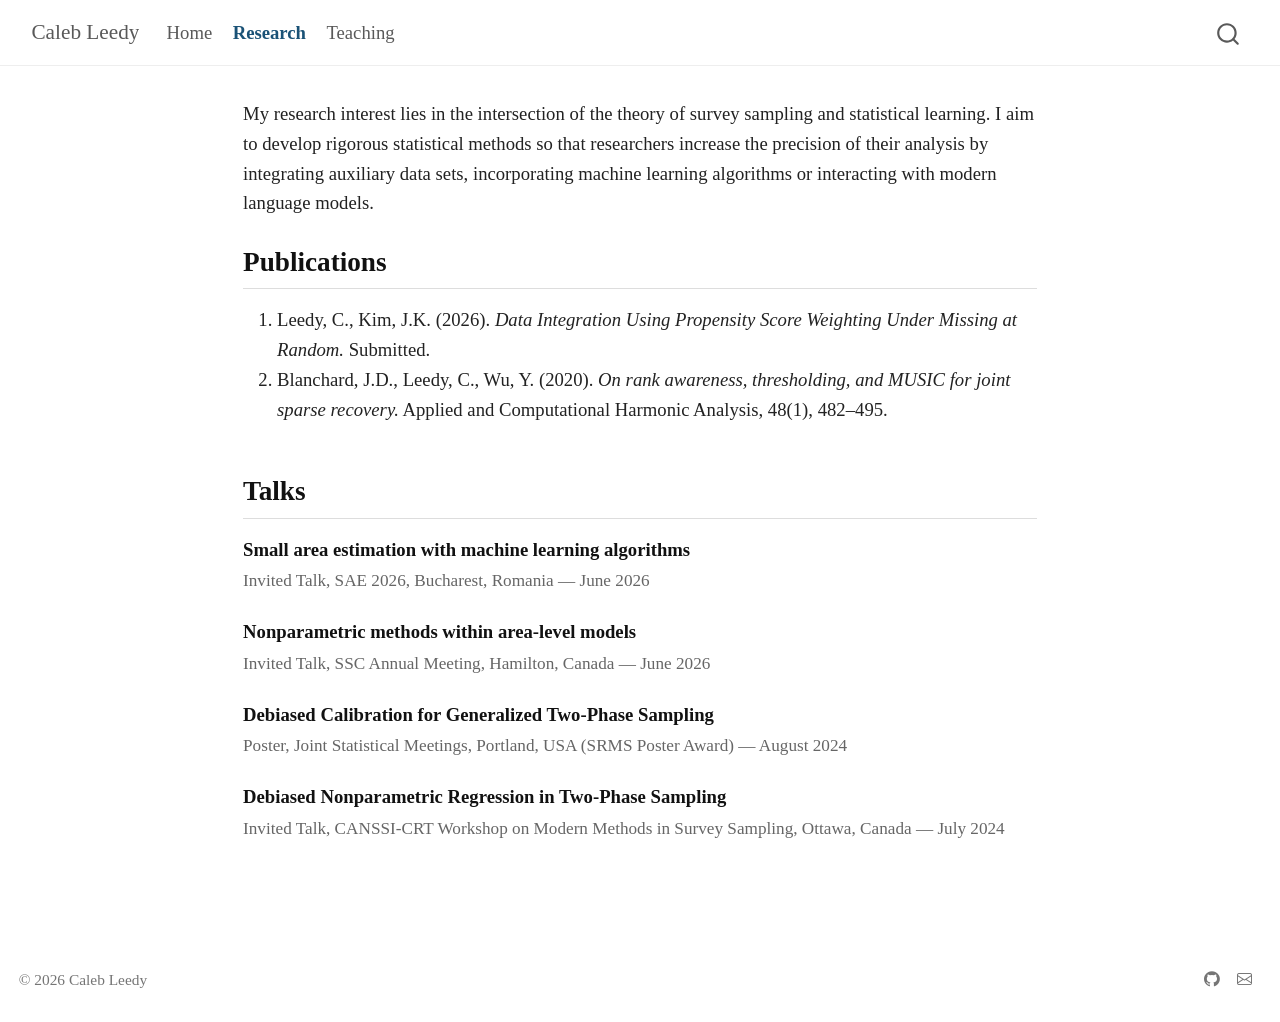
==== research.html @ 2dc30df8 "Built site for gh-pages" ====
<!DOCTYPE html>
<html xmlns="http://www.w3.org/1999/xhtml" lang="en" xml:lang="en"><head>

<meta charset="utf-8">
<meta name="generator" content="quarto-1.7.31">

<meta name="viewport" content="width=device-width, initial-scale=1.0, user-scalable=yes">


<title>Research – Caleb Leedy</title>
<style>
code{white-space: pre-wrap;}
span.smallcaps{font-variant: small-caps;}
div.columns{display: flex; gap: min(4vw, 1.5em);}
div.column{flex: auto; overflow-x: auto;}
div.hanging-indent{margin-left: 1.5em; text-indent: -1.5em;}
ul.task-list{list-style: none;}
ul.task-list li input[type="checkbox"] {
  width: 0.8em;
  margin: 0 0.8em 0.2em -1em; /* quarto-specific, see https://github.com/quarto-dev/quarto-cli/issues/4556 */ 
  vertical-align: middle;
}
</style>


<script src="site_libs/quarto-nav/quarto-nav.js"></script>
<script src="site_libs/quarto-nav/headroom.min.js"></script>
<script src="site_libs/clipboard/clipboard.min.js"></script>
<script src="site_libs/quarto-search/autocomplete.umd.js"></script>
<script src="site_libs/quarto-search/fuse.min.js"></script>
<script src="site_libs/quarto-search/quarto-search.js"></script>
<meta name="quarto:offset" content="./">
<script src="site_libs/quarto-html/quarto.js" type="module"></script>
<script src="site_libs/quarto-html/tabsets/tabsets.js" type="module"></script>
<script src="site_libs/quarto-html/popper.min.js"></script>
<script src="site_libs/quarto-html/tippy.umd.min.js"></script>
<script src="site_libs/quarto-html/anchor.min.js"></script>
<link href="site_libs/quarto-html/tippy.css" rel="stylesheet">
<link href="site_libs/quarto-html/quarto-syntax-highlighting-e1a5c8363afafaef2c763b6775fbf3ca.css" rel="stylesheet" id="quarto-text-highlighting-styles">
<script src="site_libs/bootstrap/bootstrap.min.js"></script>
<link href="site_libs/bootstrap/bootstrap-icons.css" rel="stylesheet">
<link href="site_libs/bootstrap/bootstrap-90f1e079953dd3ad1289389beb99652a.min.css" rel="stylesheet" append-hash="true" id="quarto-bootstrap" data-mode="light">
<script id="quarto-search-options" type="application/json">{
  "location": "navbar",
  "copy-button": false,
  "collapse-after": 3,
  "panel-placement": "end",
  "type": "overlay",
  "limit": 50,
  "keyboard-shortcut": [
    "f",
    "/",
    "s"
  ],
  "show-item-context": false,
  "language": {
    "search-no-results-text": "No results",
    "search-matching-documents-text": "matching documents",
    "search-copy-link-title": "Copy link to search",
    "search-hide-matches-text": "Hide additional matches",
    "search-more-match-text": "more match in this document",
    "search-more-matches-text": "more matches in this document",
    "search-clear-button-title": "Clear",
    "search-text-placeholder": "",
    "search-detached-cancel-button-title": "Cancel",
    "search-submit-button-title": "Submit",
    "search-label": "Search"
  }
}</script>


</head>

<body class="nav-fixed fullcontent quarto-light">

<div id="quarto-search-results"></div>
  <header id="quarto-header" class="headroom fixed-top">
    <nav class="navbar navbar-expand-lg " data-bs-theme="dark">
      <div class="navbar-container container-fluid">
      <div class="navbar-brand-container mx-auto">
    <a class="navbar-brand" href="./index.html">
    <span class="navbar-title">Caleb Leedy</span>
    </a>
  </div>
            <div id="quarto-search" class="" title="Search"></div>
          <button class="navbar-toggler" type="button" data-bs-toggle="collapse" data-bs-target="#navbarCollapse" aria-controls="navbarCollapse" role="menu" aria-expanded="false" aria-label="Toggle navigation" onclick="if (window.quartoToggleHeadroom) { window.quartoToggleHeadroom(); }">
  <span class="navbar-toggler-icon"></span>
</button>
          <div class="collapse navbar-collapse" id="navbarCollapse">
            <ul class="navbar-nav navbar-nav-scroll me-auto">
  <li class="nav-item">
    <a class="nav-link" href="./index.html"> 
<span class="menu-text">Home</span></a>
  </li>  
  <li class="nav-item">
    <a class="nav-link active" href="./research.html" aria-current="page"> 
<span class="menu-text">Research</span></a>
  </li>  
  <li class="nav-item">
    <a class="nav-link" href="./teaching.html"> 
<span class="menu-text">Teaching</span></a>
  </li>  
</ul>
          </div> <!-- /navcollapse -->
            <div class="quarto-navbar-tools">
</div>
      </div> <!-- /container-fluid -->
    </nav>
</header>
<!-- content -->
<div id="quarto-content" class="quarto-container page-columns page-rows-contents page-layout-article page-navbar">
<!-- sidebar -->
<!-- margin-sidebar -->
    
<!-- main -->
<main class="content" id="quarto-document-content">

<header id="title-block-header" class="quarto-title-block default">
<div class="quarto-title">
<h1 class="title">Research</h1>
</div>



<div class="quarto-title-meta">

    
  
    
  </div>
  


</header>


<p>My research interest lies in the intersection of the theory of survey sampling and statistical learning. I aim to develop rigorous statistical methods so that researchers increase the precision of their analysis by integrating auxiliary data sets, incorporating machine learning algorithms or interacting with modern language models.</p>
<section id="publications" class="level2">
<h2 class="anchored" data-anchor-id="publications">Publications</h2>
<ol type="1">
<li>Leedy, C., Kim, J.K. (2026). <em>Data Integration Using Propensity Score Weighting Under Missing at Random.</em> Submitted.</li>
<li>Blanchard, J.D., Leedy, C., Wu, Y. (2020). <em>On rank awareness, thresholding, and MUSIC for joint sparse recovery.</em> Applied and Computational Harmonic Analysis, 48(1), 482–495.</li>
</ol>
</section>
<section id="talks" class="level2">
<h2 class="anchored" data-anchor-id="talks">Talks</h2>
<ul class="cv-list">
<li>
<span class="cv-entry-title">Small area estimation with machine learning algorithms</span><span class="cv-entry-meta">Invited Talk, SAE 2026, Bucharest, Romania — June 2026</span>
</li>
<li>
<span class="cv-entry-title">Nonparametric methods within area-level models</span><span class="cv-entry-meta">Invited Talk, SSC Annual Meeting, Hamilton, Canada — June 2026</span>
</li>
<li>
<span class="cv-entry-title">Debiased Calibration for Generalized Two-Phase Sampling</span><span class="cv-entry-meta">Poster, Joint Statistical Meetings, Portland, USA (SRMS Poster Award) — August 2024</span>
</li>
<li>
<span class="cv-entry-title">Debiased Nonparametric Regression in Two-Phase Sampling</span><span class="cv-entry-meta">Invited Talk, CANSSI-CRT Workshop on Modern Methods in Survey Sampling, Ottawa, Canada — July 2024</span>
</li>
</ul>


</section>

</main> <!-- /main -->
<script id="quarto-html-after-body" type="application/javascript">
  window.document.addEventListener("DOMContentLoaded", function (event) {
    const icon = "";
    const anchorJS = new window.AnchorJS();
    anchorJS.options = {
      placement: 'right',
      icon: icon
    };
    anchorJS.add('.anchored');
    const isCodeAnnotation = (el) => {
      for (const clz of el.classList) {
        if (clz.startsWith('code-annotation-')) {                     
          return true;
        }
      }
      return false;
    }
    const onCopySuccess = function(e) {
      // button target
      const button = e.trigger;
      // don't keep focus
      button.blur();
      // flash "checked"
      button.classList.add('code-copy-button-checked');
      var currentTitle = button.getAttribute("title");
      button.setAttribute("title", "Copied!");
      let tooltip;
      if (window.bootstrap) {
        button.setAttribute("data-bs-toggle", "tooltip");
        button.setAttribute("data-bs-placement", "left");
        button.setAttribute("data-bs-title", "Copied!");
        tooltip = new bootstrap.Tooltip(button, 
          { trigger: "manual", 
            customClass: "code-copy-button-tooltip",
            offset: [0, -8]});
        tooltip.show();    
      }
      setTimeout(function() {
        if (tooltip) {
          tooltip.hide();
          button.removeAttribute("data-bs-title");
          button.removeAttribute("data-bs-toggle");
          button.removeAttribute("data-bs-placement");
        }
        button.setAttribute("title", currentTitle);
        button.classList.remove('code-copy-button-checked');
      }, 1000);
      // clear code selection
      e.clearSelection();
    }
    const getTextToCopy = function(trigger) {
        const codeEl = trigger.previousElementSibling.cloneNode(true);
        for (const childEl of codeEl.children) {
          if (isCodeAnnotation(childEl)) {
            childEl.remove();
          }
        }
        return codeEl.innerText;
    }
    const clipboard = new window.ClipboardJS('.code-copy-button:not([data-in-quarto-modal])', {
      text: getTextToCopy
    });
    clipboard.on('success', onCopySuccess);
    if (window.document.getElementById('quarto-embedded-source-code-modal')) {
      const clipboardModal = new window.ClipboardJS('.code-copy-button[data-in-quarto-modal]', {
        text: getTextToCopy,
        container: window.document.getElementById('quarto-embedded-source-code-modal')
      });
      clipboardModal.on('success', onCopySuccess);
    }
      var localhostRegex = new RegExp(/^(?:http|https):\/\/localhost\:?[0-9]*\//);
      var mailtoRegex = new RegExp(/^mailto:/);
        var filterRegex = new RegExp('/' + window.location.host + '/');
      var isInternal = (href) => {
          return filterRegex.test(href) || localhostRegex.test(href) || mailtoRegex.test(href);
      }
      // Inspect non-navigation links and adorn them if external
     var links = window.document.querySelectorAll('a[href]:not(.nav-link):not(.navbar-brand):not(.toc-action):not(.sidebar-link):not(.sidebar-item-toggle):not(.pagination-link):not(.no-external):not([aria-hidden]):not(.dropdown-item):not(.quarto-navigation-tool):not(.about-link)');
      for (var i=0; i<links.length; i++) {
        const link = links[i];
        if (!isInternal(link.href)) {
          // undo the damage that might have been done by quarto-nav.js in the case of
          // links that we want to consider external
          if (link.dataset.originalHref !== undefined) {
            link.href = link.dataset.originalHref;
          }
        }
      }
    function tippyHover(el, contentFn, onTriggerFn, onUntriggerFn) {
      const config = {
        allowHTML: true,
        maxWidth: 500,
        delay: 100,
        arrow: false,
        appendTo: function(el) {
            return el.parentElement;
        },
        interactive: true,
        interactiveBorder: 10,
        theme: 'quarto',
        placement: 'bottom-start',
      };
      if (contentFn) {
        config.content = contentFn;
      }
      if (onTriggerFn) {
        config.onTrigger = onTriggerFn;
      }
      if (onUntriggerFn) {
        config.onUntrigger = onUntriggerFn;
      }
      window.tippy(el, config); 
    }
    const noterefs = window.document.querySelectorAll('a[role="doc-noteref"]');
    for (var i=0; i<noterefs.length; i++) {
      const ref = noterefs[i];
      tippyHover(ref, function() {
        // use id or data attribute instead here
        let href = ref.getAttribute('data-footnote-href') || ref.getAttribute('href');
        try { href = new URL(href).hash; } catch {}
        const id = href.replace(/^#\/?/, "");
        const note = window.document.getElementById(id);
        if (note) {
          return note.innerHTML;
        } else {
          return "";
        }
      });
    }
    const xrefs = window.document.querySelectorAll('a.quarto-xref');
    const processXRef = (id, note) => {
      // Strip column container classes
      const stripColumnClz = (el) => {
        el.classList.remove("page-full", "page-columns");
        if (el.children) {
          for (const child of el.children) {
            stripColumnClz(child);
          }
        }
      }
      stripColumnClz(note)
      if (id === null || id.startsWith('sec-')) {
        // Special case sections, only their first couple elements
        const container = document.createElement("div");
        if (note.children && note.children.length > 2) {
          container.appendChild(note.children[0].cloneNode(true));
          for (let i = 1; i < note.children.length; i++) {
            const child = note.children[i];
            if (child.tagName === "P" && child.innerText === "") {
              continue;
            } else {
              container.appendChild(child.cloneNode(true));
              break;
            }
          }
          if (window.Quarto?.typesetMath) {
            window.Quarto.typesetMath(container);
          }
          return container.innerHTML
        } else {
          if (window.Quarto?.typesetMath) {
            window.Quarto.typesetMath(note);
          }
          return note.innerHTML;
        }
      } else {
        // Remove any anchor links if they are present
        const anchorLink = note.querySelector('a.anchorjs-link');
        if (anchorLink) {
          anchorLink.remove();
        }
        if (window.Quarto?.typesetMath) {
          window.Quarto.typesetMath(note);
        }
        if (note.classList.contains("callout")) {
          return note.outerHTML;
        } else {
          return note.innerHTML;
        }
      }
    }
    for (var i=0; i<xrefs.length; i++) {
      const xref = xrefs[i];
      tippyHover(xref, undefined, function(instance) {
        instance.disable();
        let url = xref.getAttribute('href');
        let hash = undefined; 
        if (url.startsWith('#')) {
          hash = url;
        } else {
          try { hash = new URL(url).hash; } catch {}
        }
        if (hash) {
          const id = hash.replace(/^#\/?/, "");
          const note = window.document.getElementById(id);
          if (note !== null) {
            try {
              const html = processXRef(id, note.cloneNode(true));
              instance.setContent(html);
            } finally {
              instance.enable();
              instance.show();
            }
          } else {
            // See if we can fetch this
            fetch(url.split('#')[0])
            .then(res => res.text())
            .then(html => {
              const parser = new DOMParser();
              const htmlDoc = parser.parseFromString(html, "text/html");
              const note = htmlDoc.getElementById(id);
              if (note !== null) {
                const html = processXRef(id, note);
                instance.setContent(html);
              } 
            }).finally(() => {
              instance.enable();
              instance.show();
            });
          }
        } else {
          // See if we can fetch a full url (with no hash to target)
          // This is a special case and we should probably do some content thinning / targeting
          fetch(url)
          .then(res => res.text())
          .then(html => {
            const parser = new DOMParser();
            const htmlDoc = parser.parseFromString(html, "text/html");
            const note = htmlDoc.querySelector('main.content');
            if (note !== null) {
              // This should only happen for chapter cross references
              // (since there is no id in the URL)
              // remove the first header
              if (note.children.length > 0 && note.children[0].tagName === "HEADER") {
                note.children[0].remove();
              }
              const html = processXRef(null, note);
              instance.setContent(html);
            } 
          }).finally(() => {
            instance.enable();
            instance.show();
          });
        }
      }, function(instance) {
      });
    }
        let selectedAnnoteEl;
        const selectorForAnnotation = ( cell, annotation) => {
          let cellAttr = 'data-code-cell="' + cell + '"';
          let lineAttr = 'data-code-annotation="' +  annotation + '"';
          const selector = 'span[' + cellAttr + '][' + lineAttr + ']';
          return selector;
        }
        const selectCodeLines = (annoteEl) => {
          const doc = window.document;
          const targetCell = annoteEl.getAttribute("data-target-cell");
          const targetAnnotation = annoteEl.getAttribute("data-target-annotation");
          const annoteSpan = window.document.querySelector(selectorForAnnotation(targetCell, targetAnnotation));
          const lines = annoteSpan.getAttribute("data-code-lines").split(",");
          const lineIds = lines.map((line) => {
            return targetCell + "-" + line;
          })
          let top = null;
          let height = null;
          let parent = null;
          if (lineIds.length > 0) {
              //compute the position of the single el (top and bottom and make a div)
              const el = window.document.getElementById(lineIds[0]);
              top = el.offsetTop;
              height = el.offsetHeight;
              parent = el.parentElement.parentElement;
            if (lineIds.length > 1) {
              const lastEl = window.document.getElementById(lineIds[lineIds.length - 1]);
              const bottom = lastEl.offsetTop + lastEl.offsetHeight;
              height = bottom - top;
            }
            if (top !== null && height !== null && parent !== null) {
              // cook up a div (if necessary) and position it 
              let div = window.document.getElementById("code-annotation-line-highlight");
              if (div === null) {
                div = window.document.createElement("div");
                div.setAttribute("id", "code-annotation-line-highlight");
                div.style.position = 'absolute';
                parent.appendChild(div);
              }
              div.style.top = top - 2 + "px";
              div.style.height = height + 4 + "px";
              div.style.left = 0;
              let gutterDiv = window.document.getElementById("code-annotation-line-highlight-gutter");
              if (gutterDiv === null) {
                gutterDiv = window.document.createElement("div");
                gutterDiv.setAttribute("id", "code-annotation-line-highlight-gutter");
                gutterDiv.style.position = 'absolute';
                const codeCell = window.document.getElementById(targetCell);
                const gutter = codeCell.querySelector('.code-annotation-gutter');
                gutter.appendChild(gutterDiv);
              }
              gutterDiv.style.top = top - 2 + "px";
              gutterDiv.style.height = height + 4 + "px";
            }
            selectedAnnoteEl = annoteEl;
          }
        };
        const unselectCodeLines = () => {
          const elementsIds = ["code-annotation-line-highlight", "code-annotation-line-highlight-gutter"];
          elementsIds.forEach((elId) => {
            const div = window.document.getElementById(elId);
            if (div) {
              div.remove();
            }
          });
          selectedAnnoteEl = undefined;
        };
          // Handle positioning of the toggle
      window.addEventListener(
        "resize",
        throttle(() => {
          elRect = undefined;
          if (selectedAnnoteEl) {
            selectCodeLines(selectedAnnoteEl);
          }
        }, 10)
      );
      function throttle(fn, ms) {
      let throttle = false;
      let timer;
        return (...args) => {
          if(!throttle) { // first call gets through
              fn.apply(this, args);
              throttle = true;
          } else { // all the others get throttled
              if(timer) clearTimeout(timer); // cancel #2
              timer = setTimeout(() => {
                fn.apply(this, args);
                timer = throttle = false;
              }, ms);
          }
        };
      }
        // Attach click handler to the DT
        const annoteDls = window.document.querySelectorAll('dt[data-target-cell]');
        for (const annoteDlNode of annoteDls) {
          annoteDlNode.addEventListener('click', (event) => {
            const clickedEl = event.target;
            if (clickedEl !== selectedAnnoteEl) {
              unselectCodeLines();
              const activeEl = window.document.querySelector('dt[data-target-cell].code-annotation-active');
              if (activeEl) {
                activeEl.classList.remove('code-annotation-active');
              }
              selectCodeLines(clickedEl);
              clickedEl.classList.add('code-annotation-active');
            } else {
              // Unselect the line
              unselectCodeLines();
              clickedEl.classList.remove('code-annotation-active');
            }
          });
        }
    const findCites = (el) => {
      const parentEl = el.parentElement;
      if (parentEl) {
        const cites = parentEl.dataset.cites;
        if (cites) {
          return {
            el,
            cites: cites.split(' ')
          };
        } else {
          return findCites(el.parentElement)
        }
      } else {
        return undefined;
      }
    };
    var bibliorefs = window.document.querySelectorAll('a[role="doc-biblioref"]');
    for (var i=0; i<bibliorefs.length; i++) {
      const ref = bibliorefs[i];
      const citeInfo = findCites(ref);
      if (citeInfo) {
        tippyHover(citeInfo.el, function() {
          var popup = window.document.createElement('div');
          citeInfo.cites.forEach(function(cite) {
            var citeDiv = window.document.createElement('div');
            citeDiv.classList.add('hanging-indent');
            citeDiv.classList.add('csl-entry');
            var biblioDiv = window.document.getElementById('ref-' + cite);
            if (biblioDiv) {
              citeDiv.innerHTML = biblioDiv.innerHTML;
            }
            popup.appendChild(citeDiv);
          });
          return popup.innerHTML;
        });
      }
    }
  });
  </script>
</div> <!-- /content -->
<footer class="footer">
  <div class="nav-footer">
    <div class="nav-footer-left">
<p>© 2026 Caleb Leedy</p>
</div>   
    <div class="nav-footer-center">
      &nbsp;
    </div>
    <div class="nav-footer-right">
      <ul class="footer-items list-unstyled">
    <li class="nav-item compact">
    <a class="nav-link" href="https://github.com/calebleedy">
      <i class="bi bi-github" role="img">
</i> 
    </a>
  </li>  
    <li class="nav-item compact">
    <a class="nav-link" href="mailto:leedy.caleb@gmail.com">
      <i class="bi bi-envelope" role="img">
</i> 
    </a>
  </li>  
</ul>
    </div>
  </div>
</footer>




</body></html>
---- site_libs/quarto-html/tippy.css ----
.tippy-box[data-animation=fade][data-state=hidden]{opacity:0}[data-tippy-root]{max-width:calc(100vw - 10px)}.tippy-box{position:relative;background-color:#333;color:#fff;border-radius:4px;font-size:14px;line-height:1.4;white-space:normal;outline:0;transition-property:transform,visibility,opacity}.tippy-box[data-placement^=top]>.tippy-arrow{bottom:0}.tippy-box[data-placement^=top]>.tippy-arrow:before{bottom:-7px;left:0;border-width:8px 8px 0;border-top-color:initial;transform-origin:center top}.tippy-box[data-placement^=bottom]>.tippy-arrow{top:0}.tippy-box[data-placement^=bottom]>.tippy-arrow:before{top:-7px;left:0;border-width:0 8px 8px;border-bottom-color:initial;transform-origin:center bottom}.tippy-box[data-placement^=left]>.tippy-arrow{right:0}.tippy-box[data-placement^=left]>.tippy-arrow:before{border-width:8px 0 8px 8px;border-left-color:initial;right:-7px;transform-origin:center left}.tippy-box[data-placement^=right]>.tippy-arrow{left:0}.tippy-box[data-placement^=right]>.tippy-arrow:before{left:-7px;border-width:8px 8px 8px 0;border-right-color:initial;transform-origin:center right}.tippy-box[data-inertia][data-state=visible]{transition-timing-function:cubic-bezier(.54,1.5,.38,1.11)}.tippy-arrow{width:16px;height:16px;color:#333}.tippy-arrow:before{content:"";position:absolute;border-color:transparent;border-style:solid}.tippy-content{position:relative;padding:5px 9px;z-index:1}
---- site_libs/quarto-html/quarto-syntax-highlighting-e1a5c8363afafaef2c763b6775fbf3ca.css ----
/* quarto syntax highlight colors */
:root {
  --quarto-hl-ot-color: #003B4F;
  --quarto-hl-at-color: #657422;
  --quarto-hl-ss-color: #20794D;
  --quarto-hl-an-color: #5E5E5E;
  --quarto-hl-fu-color: #4758AB;
  --quarto-hl-st-color: #20794D;
  --quarto-hl-cf-color: #003B4F;
  --quarto-hl-op-color: #5E5E5E;
  --quarto-hl-er-color: #AD0000;
  --quarto-hl-bn-color: #AD0000;
  --quarto-hl-al-color: #AD0000;
  --quarto-hl-va-color: #111111;
  --quarto-hl-bu-color: inherit;
  --quarto-hl-ex-color: inherit;
  --quarto-hl-pp-color: #AD0000;
  --quarto-hl-in-color: #5E5E5E;
  --quarto-hl-vs-color: #20794D;
  --quarto-hl-wa-color: #5E5E5E;
  --quarto-hl-do-color: #5E5E5E;
  --quarto-hl-im-color: #00769E;
  --quarto-hl-ch-color: #20794D;
  --quarto-hl-dt-color: #AD0000;
  --quarto-hl-fl-color: #AD0000;
  --quarto-hl-co-color: #5E5E5E;
  --quarto-hl-cv-color: #5E5E5E;
  --quarto-hl-cn-color: #8f5902;
  --quarto-hl-sc-color: #5E5E5E;
  --quarto-hl-dv-color: #AD0000;
  --quarto-hl-kw-color: #003B4F;
}

/* other quarto variables */
:root {
  --quarto-font-monospace: SFMono-Regular, Menlo, Monaco, Consolas, "Liberation Mono", "Courier New", monospace;
}

/* syntax highlight based on Pandoc's rules */
pre > code.sourceCode > span {
  color: #003B4F;
}

code.sourceCode > span {
  color: #003B4F;
}

div.sourceCode,
div.sourceCode pre.sourceCode {
  color: #003B4F;
}

/* Normal */
code span {
  color: #003B4F;
}

/* Alert */
code span.al {
  color: #AD0000;
  font-style: inherit;
}

/* Annotation */
code span.an {
  color: #5E5E5E;
  font-style: inherit;
}

/* Attribute */
code span.at {
  color: #657422;
  font-style: inherit;
}

/* BaseN */
code span.bn {
  color: #AD0000;
  font-style: inherit;
}

/* BuiltIn */
code span.bu {
  font-style: inherit;
}

/* ControlFlow */
code span.cf {
  color: #003B4F;
  font-weight: bold;
  font-style: inherit;
}

/* Char */
code span.ch {
  color: #20794D;
  font-style: inherit;
}

/* Constant */
code span.cn {
  color: #8f5902;
  font-style: inherit;
}

/* Comment */
code span.co {
  color: #5E5E5E;
  font-style: inherit;
}

/* CommentVar */
code span.cv {
  color: #5E5E5E;
  font-style: italic;
}

/* Documentation */
code span.do {
  color: #5E5E5E;
  font-style: italic;
}

/* DataType */
code span.dt {
  color: #AD0000;
  font-style: inherit;
}

/* DecVal */
code span.dv {
  color: #AD0000;
  font-style: inherit;
}

/* Error */
code span.er {
  color: #AD0000;
  font-style: inherit;
}

/* Extension */
code span.ex {
  font-style: inherit;
}

/* Float */
code span.fl {
  color: #AD0000;
  font-style: inherit;
}

/* Function */
code span.fu {
  color: #4758AB;
  font-style: inherit;
}

/* Import */
code span.im {
  color: #00769E;
  font-style: inherit;
}

/* Information */
code span.in {
  color: #5E5E5E;
  font-style: inherit;
}

/* Keyword */
code span.kw {
  color: #003B4F;
  font-weight: bold;
  font-style: inherit;
}

/* Operator */
code span.op {
  color: #5E5E5E;
  font-style: inherit;
}

/* Other */
code span.ot {
  color: #003B4F;
  font-style: inherit;
}

/* Preprocessor */
code span.pp {
  color: #AD0000;
  font-style: inherit;
}

/* SpecialChar */
code span.sc {
  color: #5E5E5E;
  font-style: inherit;
}

/* SpecialString */
code span.ss {
  color: #20794D;
  font-style: inherit;
}

/* String */
code span.st {
  color: #20794D;
  font-style: inherit;
}

/* Variable */
code span.va {
  color: #111111;
  font-style: inherit;
}

/* VerbatimString */
code span.vs {
  color: #20794D;
  font-style: inherit;
}

/* Warning */
code span.wa {
  color: #5E5E5E;
  font-style: italic;
}

.prevent-inlining {
  content: "</";
}

/*# sourceMappingURL=c735b2cac6c846c1abc72f5ce1520814.css.map */
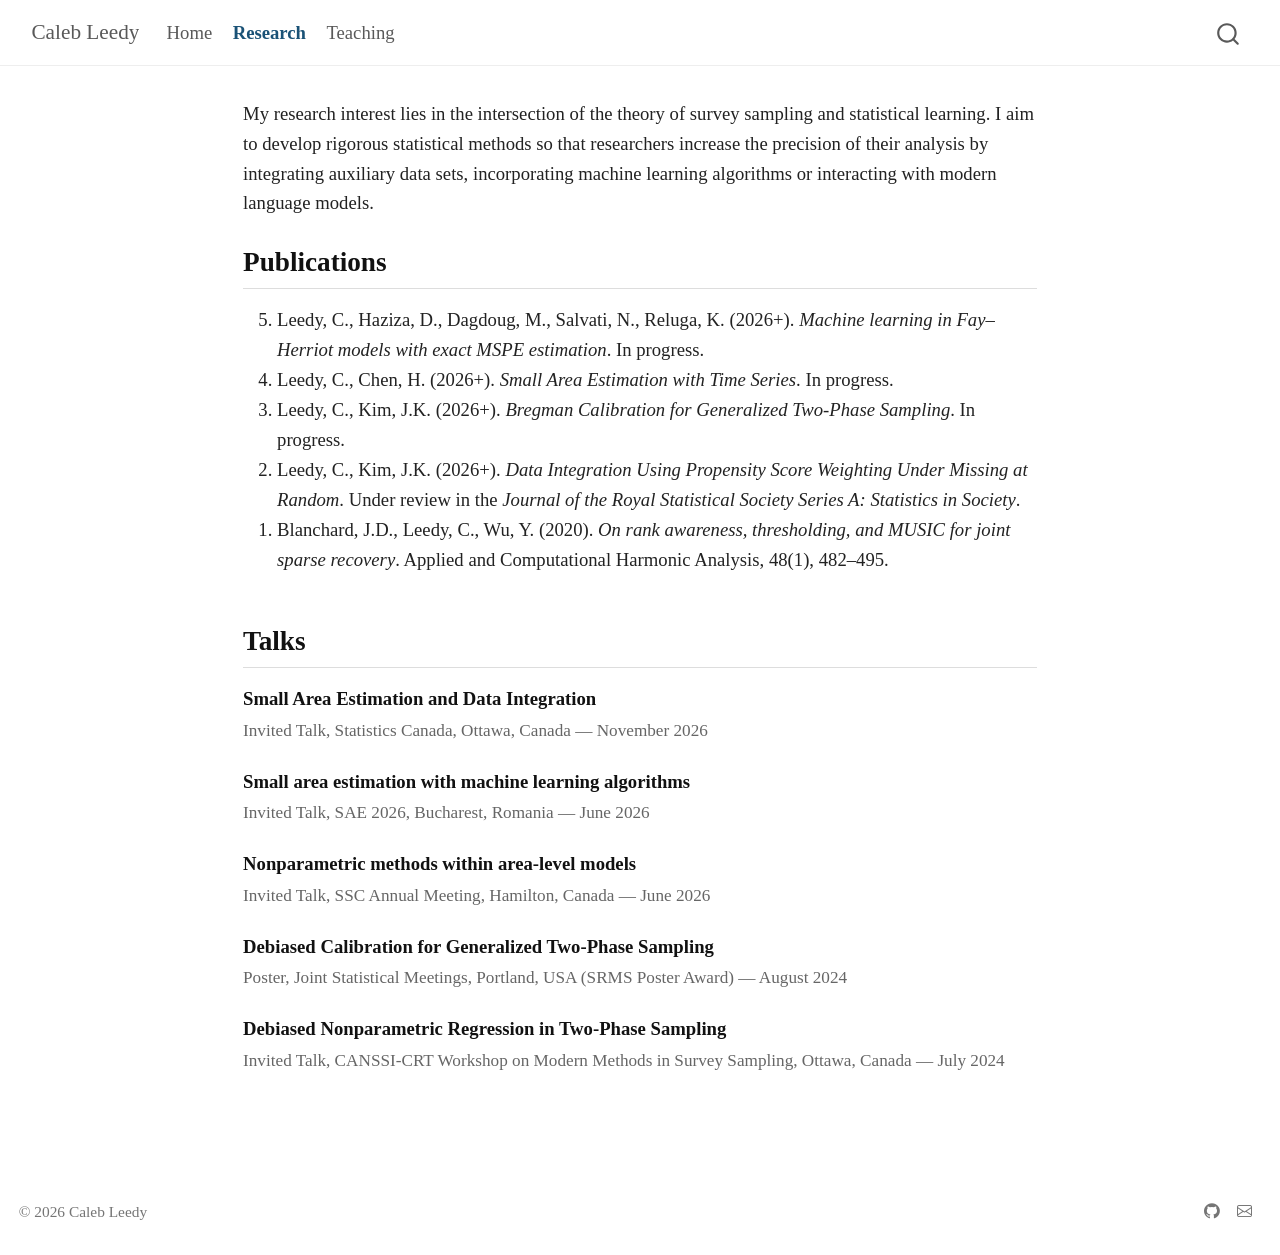
==== commit 8da02a53: "Built site for gh-pages" ====
--- a/research.html
+++ b/research.html
@@ -137,14 +137,30 @@
 <p>My research interest lies in the intersection of the theory of survey sampling and statistical learning. I aim to develop rigorous statistical methods so that researchers increase the precision of their analysis by integrating auxiliary data sets, incorporating machine learning algorithms or interacting with modern language models.</p>
 <section id="publications" class="level2">
 <h2 class="anchored" data-anchor-id="publications">Publications</h2>
-<ol type="1">
-<li>Leedy, C., Kim, J.K. (2026). <em>Data Integration Using Propensity Score Weighting Under Missing at Random.</em> Submitted.</li>
-<li>Blanchard, J.D., Leedy, C., Wu, Y. (2020). <em>On rank awareness, thresholding, and MUSIC for joint sparse recovery.</em> Applied and Computational Harmonic Analysis, 48(1), 482–495.</li>
+<ol reversed="" class="pub-list">
+<li>
+Leedy, C., Haziza, D., Dagdoug, M., Salvati, N., Reluga, K. (2026+). <em>Machine learning in Fay–Herriot models with exact MSPE estimation</em>. In progress.
+</li>
+<li>
+Leedy, C., Chen, H. (2026+). <em>Small Area Estimation with Time Series</em>. In progress.
+</li>
+<li>
+Leedy, C., Kim, J.K. (2026+). <em>Bregman Calibration for Generalized Two-Phase Sampling</em>. In progress.
+</li>
+<li>
+Leedy, C., Kim, J.K. (2026+). <em>Data Integration Using Propensity Score Weighting Under Missing at Random</em>. Under review in the <em>Journal of the Royal Statistical Society Series A: Statistics in Society</em>.
+</li>
+<li>
+Blanchard, J.D., Leedy, C., Wu, Y. (2020). <em>On rank awareness, thresholding, and MUSIC for joint sparse recovery</em>. Applied and Computational Harmonic Analysis, 48(1), 482–495.
+</li>
 </ol>
 </section>
 <section id="talks" class="level2">
 <h2 class="anchored" data-anchor-id="talks">Talks</h2>
 <ul class="cv-list">
+<li>
+<span class="cv-entry-title">Small Area Estimation and Data Integration</span><span class="cv-entry-meta">Invited Talk, Statistics Canada, Ottawa, Canada — November 2026</span>
+</li>
 <li>
 <span class="cv-entry-title">Small area estimation with machine learning algorithms</span><span class="cv-entry-meta">Invited Talk, SAE 2026, Bucharest, Romania — June 2026</span>
 </li>
@@ -235,7 +251,7 @@
     }
       var localhostRegex = new RegExp(/^(?:http|https):\/\/localhost\:?[0-9]*\//);
       var mailtoRegex = new RegExp(/^mailto:/);
-        var filterRegex = new RegExp('/' + window.location.host + '/');
+        var filterRegex = new RegExp("https:\/\/calebleedy\.com");
       var isInternal = (href) => {
           return filterRegex.test(href) || localhostRegex.test(href) || mailtoRegex.test(href);
       }
